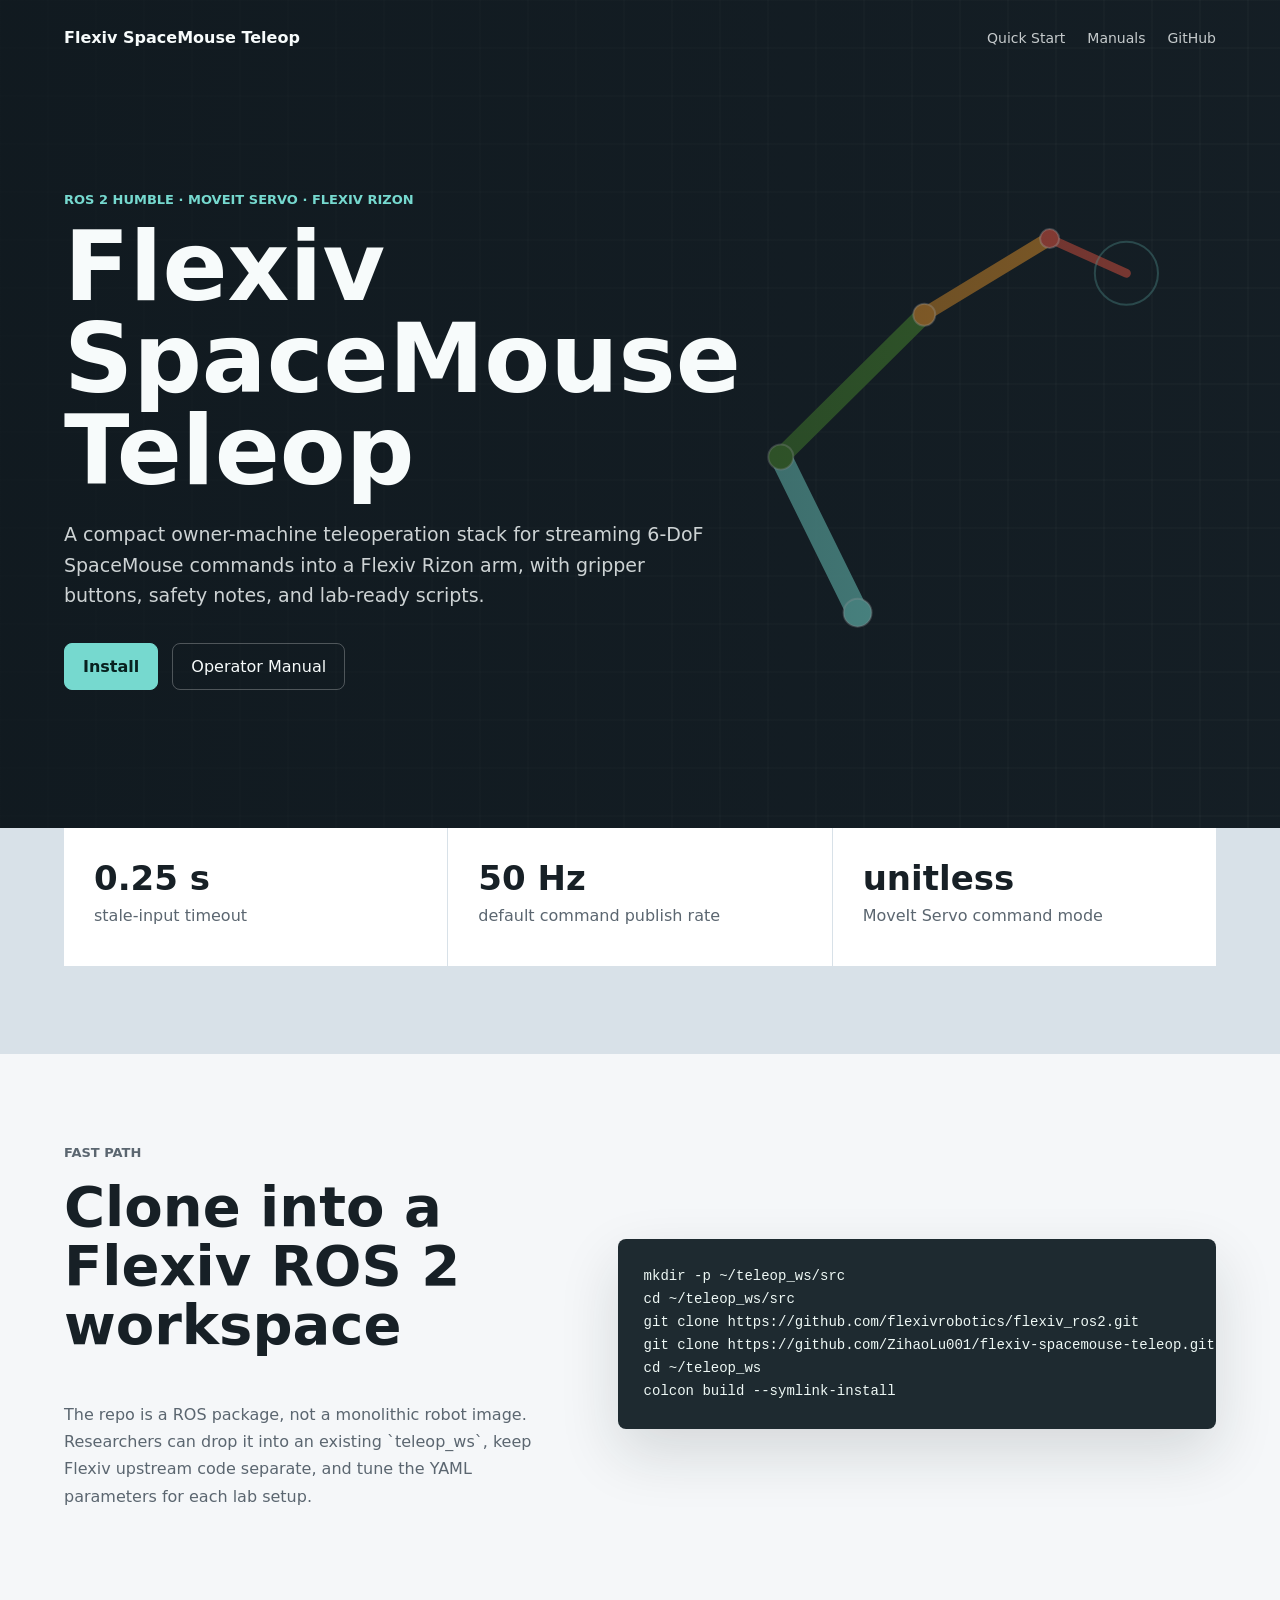
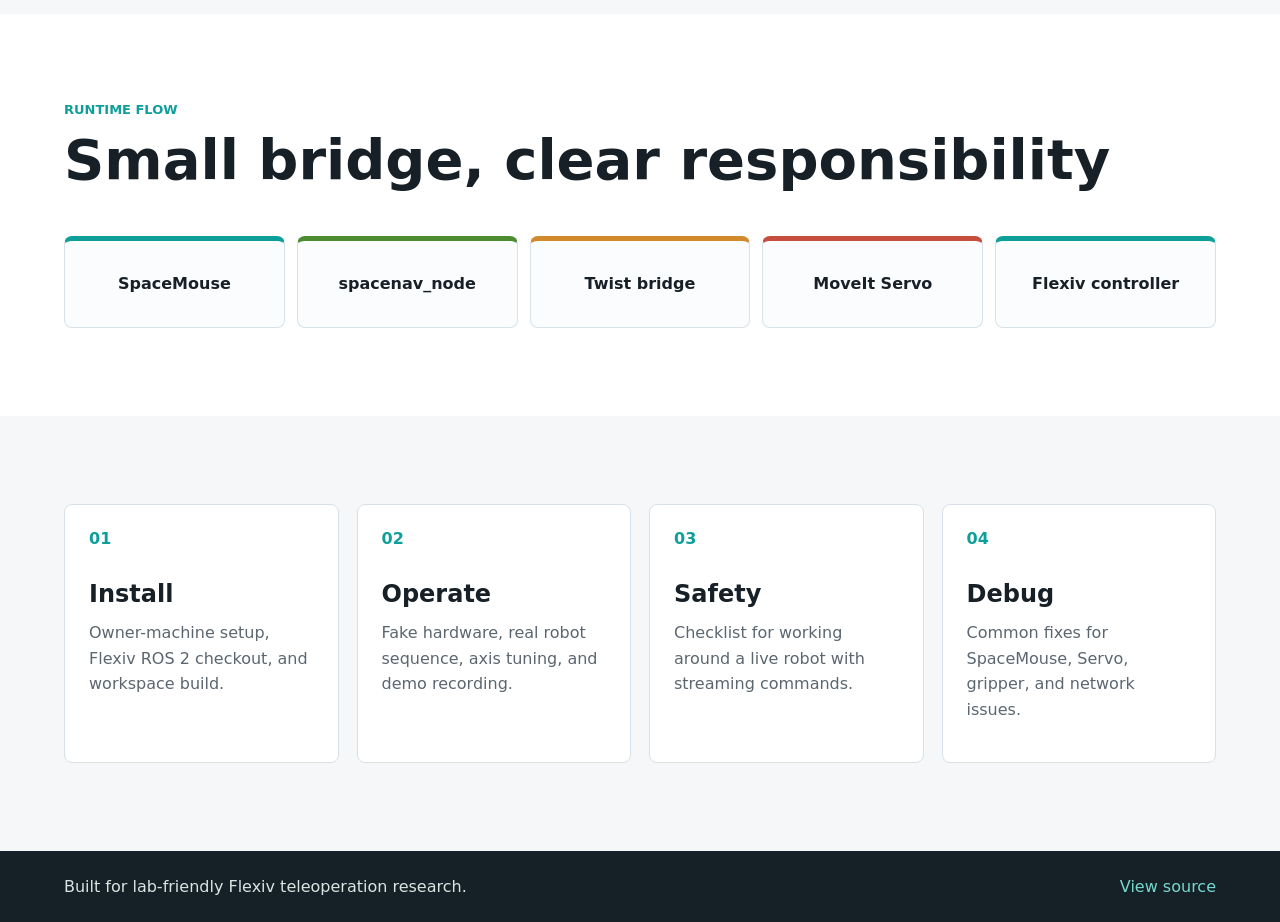
==== docs/index.html @ d9815c97 "Create Flexiv SpaceMouse teleop toolkit" ====
<!doctype html>
<html lang="en">
  <head>
    <meta charset="utf-8" />
    <meta name="viewport" content="width=device-width, initial-scale=1" />
    <title>Flexiv SpaceMouse Teleop</title>
    <meta
      name="description"
      content="A ROS 2 Humble SpaceMouse teleoperation bridge for Flexiv Rizon arms using MoveIt Servo."
    />
    <link rel="stylesheet" href="assets/site.css" />
  </head>
  <body>
    <header class="hero">
      <canvas id="robot-canvas" aria-hidden="true"></canvas>
      <nav>
        <a class="brand" href="#">Flexiv SpaceMouse Teleop</a>
        <div>
          <a href="#quickstart">Quick Start</a>
          <a href="#manuals">Manuals</a>
          <a href="https://github.com/ZihaoLu001/flexiv-spacemouse-teleop">GitHub</a>
        </div>
      </nav>
      <section class="hero-copy">
        <p class="eyebrow">ROS 2 Humble · MoveIt Servo · Flexiv Rizon</p>
        <h1>Flexiv SpaceMouse Teleop</h1>
        <p>
          A compact owner-machine teleoperation stack for streaming 6-DoF
          SpaceMouse commands into a Flexiv Rizon arm, with gripper buttons,
          safety notes, and lab-ready scripts.
        </p>
        <div class="actions">
          <a class="primary" href="#quickstart">Install</a>
          <a href="OPERATOR_MANUAL.md">Operator Manual</a>
        </div>
      </section>
    </header>

    <main>
      <section class="band metrics">
        <article>
          <strong>0.25 s</strong>
          <span>stale-input timeout</span>
        </article>
        <article>
          <strong>50 Hz</strong>
          <span>default command publish rate</span>
        </article>
        <article>
          <strong>unitless</strong>
          <span>MoveIt Servo command mode</span>
        </article>
      </section>

      <section class="band split" id="quickstart">
        <div>
          <p class="eyebrow">Fast Path</p>
          <h2>Clone into a Flexiv ROS 2 workspace</h2>
          <p>
            The repo is a ROS package, not a monolithic robot image. Researchers
            can drop it into an existing `teleop_ws`, keep Flexiv upstream code
            separate, and tune the YAML parameters for each lab setup.
          </p>
        </div>
        <pre><code>mkdir -p ~/teleop_ws/src
cd ~/teleop_ws/src
git clone https://github.com/flexivrobotics/flexiv_ros2.git
git clone https://github.com/ZihaoLu001/flexiv-spacemouse-teleop.git
cd ~/teleop_ws
colcon build --symlink-install</code></pre>
      </section>

      <section class="band flow">
        <p class="eyebrow">Runtime Flow</p>
        <h2>Small bridge, clear responsibility</h2>
        <div class="pipeline">
          <span>SpaceMouse</span>
          <span>spacenav_node</span>
          <span>Twist bridge</span>
          <span>MoveIt Servo</span>
          <span>Flexiv controller</span>
        </div>
      </section>

      <section class="band cards" id="manuals">
        <a href="INSTALL.md">
          <span>01</span>
          <h3>Install</h3>
          <p>Owner-machine setup, Flexiv ROS 2 checkout, and workspace build.</p>
        </a>
        <a href="OPERATOR_MANUAL.md">
          <span>02</span>
          <h3>Operate</h3>
          <p>Fake hardware, real robot sequence, axis tuning, and demo recording.</p>
        </a>
        <a href="SAFETY.md">
          <span>03</span>
          <h3>Safety</h3>
          <p>Checklist for working around a live robot with streaming commands.</p>
        </a>
        <a href="TROUBLESHOOTING.md">
          <span>04</span>
          <h3>Debug</h3>
          <p>Common fixes for SpaceMouse, Servo, gripper, and network issues.</p>
        </a>
      </section>
    </main>

    <footer>
      <span>Built for lab-friendly Flexiv teleoperation research.</span>
      <a href="https://github.com/ZihaoLu001/flexiv-spacemouse-teleop">View source</a>
    </footer>
    <script src="assets/site.js"></script>
  </body>
</html>
---- docs/assets/site.css ----
:root {
  color-scheme: light;
  --ink: #172026;
  --muted: #5b6670;
  --line: #d8e1e8;
  --panel: #ffffff;
  --wash: #f5f7f9;
  --teal: #0f9f9a;
  --green: #4d8b31;
  --amber: #d1892c;
  --red: #c74e3f;
}

* {
  box-sizing: border-box;
}

body {
  margin: 0;
  color: var(--ink);
  font-family: Inter, ui-sans-serif, system-ui, -apple-system, BlinkMacSystemFont, "Segoe UI", sans-serif;
  background: var(--wash);
}

a {
  color: inherit;
  text-decoration: none;
}

.hero {
  position: relative;
  min-height: 92vh;
  overflow: hidden;
  color: #f7fbfb;
  background: #162027;
}

#robot-canvas {
  position: absolute;
  inset: 0;
  width: 100%;
  height: 100%;
}

.hero::after {
  content: "";
  position: absolute;
  inset: 0;
  background: linear-gradient(90deg, rgba(16, 25, 31, 0.86), rgba(16, 25, 31, 0.28));
}

nav,
.hero-copy {
  position: relative;
  z-index: 1;
}

nav {
  display: flex;
  justify-content: space-between;
  align-items: center;
  gap: 24px;
  padding: 28px clamp(22px, 5vw, 72px);
}

nav div {
  display: flex;
  gap: 22px;
  color: rgba(247, 251, 251, 0.78);
  font-size: 14px;
}

.brand {
  font-weight: 750;
}

.hero-copy {
  width: min(780px, calc(100% - 44px));
  margin: clamp(70px, 13vh, 150px) 0 0 clamp(22px, 5vw, 72px);
}

.eyebrow {
  margin: 0 0 14px;
  color: var(--teal);
  font-size: 13px;
  font-weight: 750;
  text-transform: uppercase;
}

.hero .eyebrow {
  color: #76d9cf;
}

h1,
h2,
h3,
p {
  margin-top: 0;
}

h1 {
  max-width: 760px;
  margin-bottom: 22px;
  font-size: clamp(48px, 8vw, 96px);
  line-height: 0.96;
  letter-spacing: 0;
}

.hero-copy p:not(.eyebrow) {
  max-width: 650px;
  color: rgba(247, 251, 251, 0.82);
  font-size: 19px;
  line-height: 1.6;
}

.actions {
  display: flex;
  flex-wrap: wrap;
  gap: 14px;
  margin-top: 32px;
}

.actions a,
.cards a {
  border: 1px solid rgba(255, 255, 255, 0.26);
  border-radius: 8px;
  padding: 13px 18px;
}

.actions .primary {
  color: #08211f;
  background: #76d9cf;
  border-color: #76d9cf;
  font-weight: 750;
}

.band {
  padding: clamp(42px, 7vw, 88px) clamp(22px, 5vw, 72px);
}

.metrics {
  display: grid;
  grid-template-columns: repeat(3, minmax(0, 1fr));
  gap: 1px;
  padding-top: 0;
  background: var(--line);
}

.metrics article {
  min-height: 138px;
  padding: 30px;
  background: var(--panel);
}

.metrics strong {
  display: block;
  margin-bottom: 8px;
  font-size: 34px;
}

.metrics span {
  color: var(--muted);
}

.split {
  display: grid;
  grid-template-columns: minmax(0, 0.9fr) minmax(320px, 1.1fr);
  gap: clamp(28px, 5vw, 72px);
  align-items: center;
}

h2 {
  font-size: clamp(34px, 5vw, 56px);
  line-height: 1.05;
  letter-spacing: 0;
}

.split p {
  color: var(--muted);
  line-height: 1.7;
}

pre {
  margin: 0;
  overflow: auto;
  border-radius: 8px;
  padding: 26px;
  color: #eef8f5;
  background: #1e2a30;
  box-shadow: 0 24px 60px rgba(23, 32, 38, 0.14);
}

code {
  font-family: "SFMono-Regular", Consolas, "Liberation Mono", monospace;
  font-size: 14px;
  line-height: 1.65;
}

.flow {
  background: #ffffff;
}

.pipeline {
  display: grid;
  grid-template-columns: repeat(5, minmax(0, 1fr));
  gap: 12px;
  margin-top: 28px;
}

.pipeline span {
  min-height: 92px;
  display: grid;
  place-items: center;
  border: 1px solid var(--line);
  border-top: 5px solid var(--teal);
  border-radius: 8px;
  padding: 18px;
  text-align: center;
  font-weight: 700;
  background: #fbfcfd;
}

.pipeline span:nth-child(2) {
  border-top-color: var(--green);
}

.pipeline span:nth-child(3) {
  border-top-color: var(--amber);
}

.pipeline span:nth-child(4) {
  border-top-color: var(--red);
}

.cards {
  display: grid;
  grid-template-columns: repeat(4, minmax(0, 1fr));
  gap: 18px;
}

.cards a {
  min-height: 240px;
  padding: 24px;
  background: var(--panel);
  border-color: var(--line);
  transition: transform 160ms ease, border-color 160ms ease;
}

.cards a:hover {
  transform: translateY(-4px);
  border-color: var(--teal);
}

.cards span {
  color: var(--teal);
  font-weight: 800;
}

.cards h3 {
  margin: 32px 0 12px;
  font-size: 24px;
}

.cards p {
  color: var(--muted);
  line-height: 1.6;
}

footer {
  display: flex;
  justify-content: space-between;
  gap: 20px;
  padding: 26px clamp(22px, 5vw, 72px);
  color: #d9e5e4;
  background: #162027;
}

footer a {
  color: #76d9cf;
}

@media (max-width: 860px) {
  nav {
    align-items: flex-start;
    flex-direction: column;
  }

  .metrics,
  .split,
  .pipeline,
  .cards {
    grid-template-columns: 1fr;
  }

  .hero-copy {
    margin-top: 62px;
  }

  footer {
    flex-direction: column;
  }
}
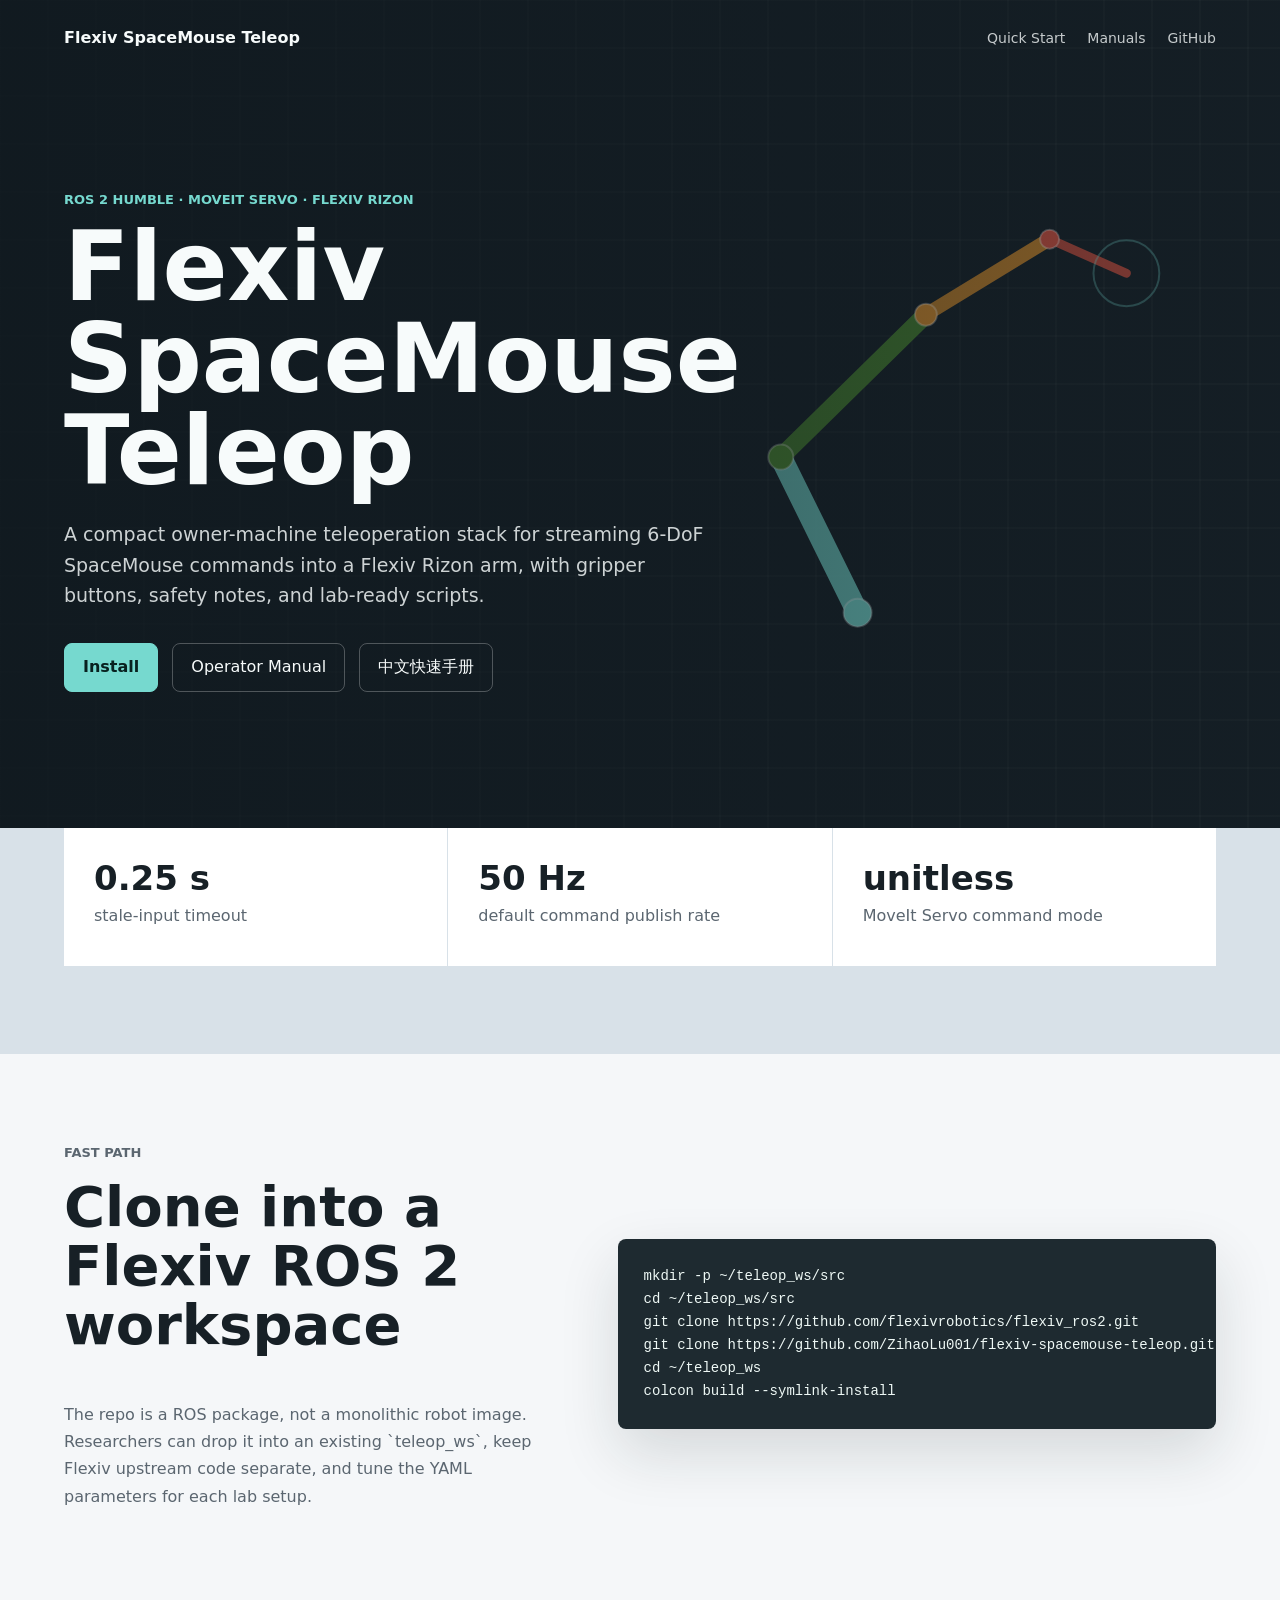
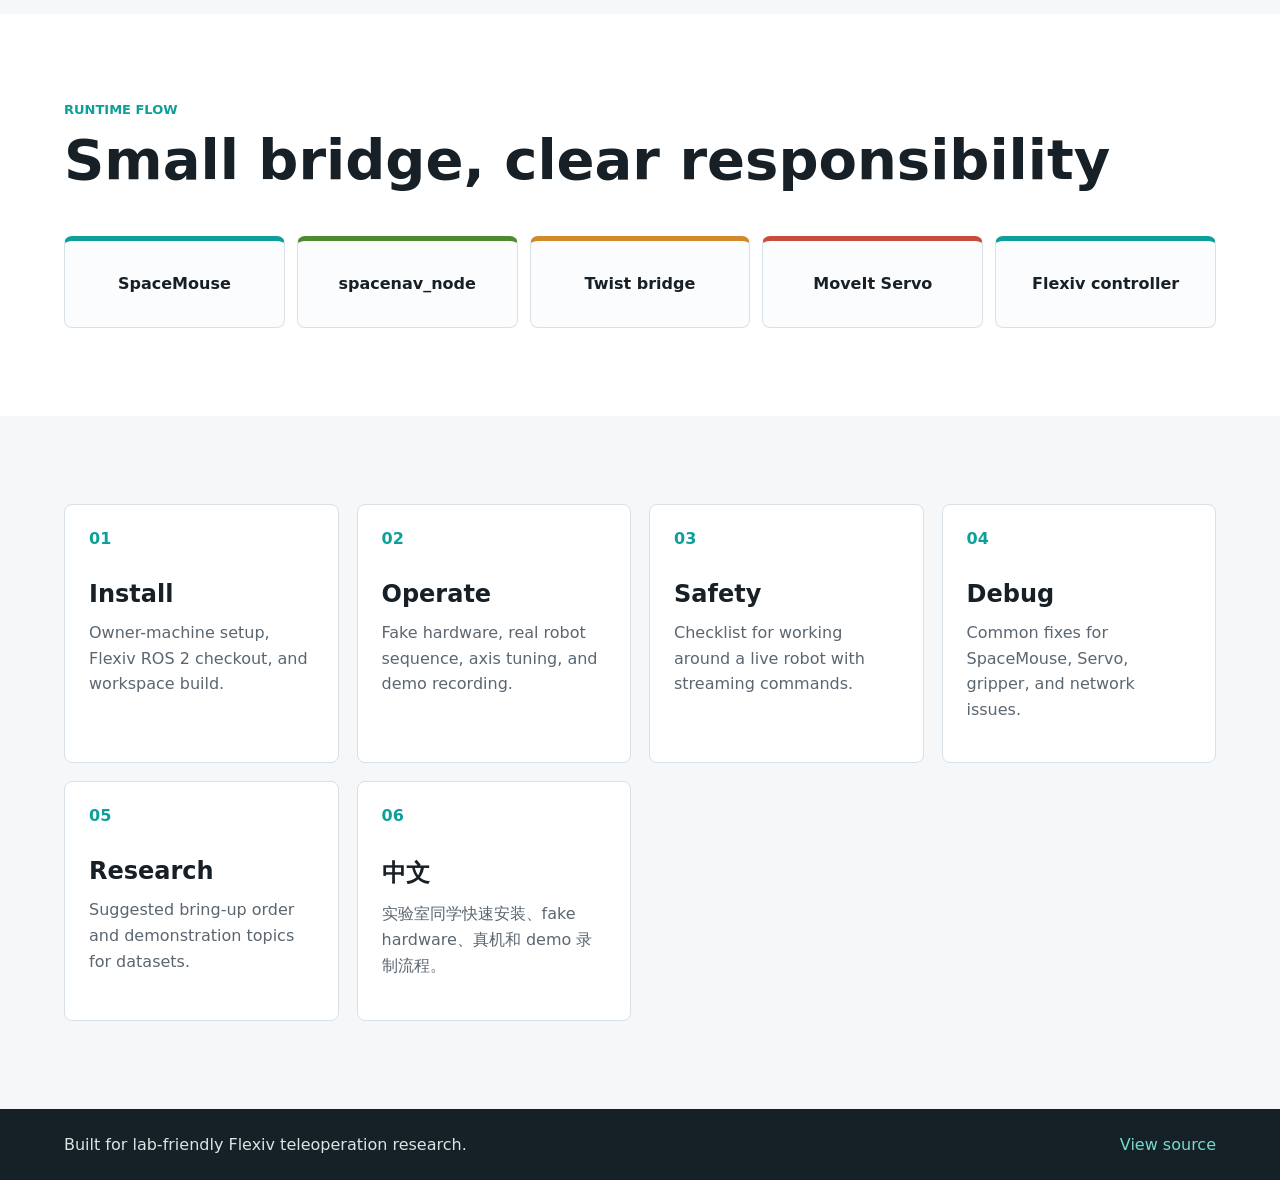
==== commit 4deb8135: "Improve GitHub Pages documentation site" ====
--- a/docs/index.html
+++ b/docs/index.html
@@ -31,7 +31,8 @@
         </p>
         <div class="actions">
           <a class="primary" href="#quickstart">Install</a>
-          <a href="OPERATOR_MANUAL.md">Operator Manual</a>
+          <a href="operator-manual.html">Operator Manual</a>
+          <a href="lab-quickstart-zh.html">中文快速手册</a>
         </div>
       </section>
     </header>
@@ -83,25 +84,35 @@
       </section>
 
       <section class="band cards" id="manuals">
-        <a href="INSTALL.md">
+        <a href="install.html">
           <span>01</span>
           <h3>Install</h3>
           <p>Owner-machine setup, Flexiv ROS 2 checkout, and workspace build.</p>
         </a>
-        <a href="OPERATOR_MANUAL.md">
+        <a href="operator-manual.html">
           <span>02</span>
           <h3>Operate</h3>
           <p>Fake hardware, real robot sequence, axis tuning, and demo recording.</p>
         </a>
-        <a href="SAFETY.md">
+        <a href="safety.html">
           <span>03</span>
           <h3>Safety</h3>
           <p>Checklist for working around a live robot with streaming commands.</p>
         </a>
-        <a href="TROUBLESHOOTING.md">
+        <a href="troubleshooting.html">
           <span>04</span>
           <h3>Debug</h3>
           <p>Common fixes for SpaceMouse, Servo, gripper, and network issues.</p>
+        </a>
+        <a href="research-workflow.html">
+          <span>05</span>
+          <h3>Research</h3>
+          <p>Suggested bring-up order and demonstration topics for datasets.</p>
+        </a>
+        <a href="lab-quickstart-zh.html">
+          <span>06</span>
+          <h3>中文</h3>
+          <p>实验室同学快速安装、fake hardware、真机和 demo 录制流程。</p>
         </a>
       </section>
     </main>
@@ -113,4 +124,3 @@
     <script src="assets/site.js"></script>
   </body>
 </html>
-
--- a/docs/assets/site.css
+++ b/docs/assets/site.css
@@ -279,6 +279,126 @@
   color: #76d9cf;
 }
 
+.doc-page {
+  background: #f7f9fa;
+}
+
+.doc-nav {
+  position: sticky;
+  top: 0;
+  z-index: 5;
+  border-bottom: 1px solid var(--line);
+  color: var(--ink);
+  background: rgba(247, 249, 250, 0.94);
+  backdrop-filter: blur(14px);
+}
+
+.doc-nav div {
+  color: var(--muted);
+}
+
+.doc-shell {
+  display: grid;
+  grid-template-columns: 280px minmax(0, 1fr);
+  gap: clamp(28px, 4vw, 60px);
+  width: min(1180px, calc(100% - 44px));
+  margin: 0 auto;
+  padding: 46px 0 72px;
+}
+
+.doc-sidebar {
+  position: sticky;
+  top: 96px;
+  align-self: start;
+  border: 1px solid var(--line);
+  border-radius: 8px;
+  padding: 18px;
+  background: #ffffff;
+}
+
+.doc-sidebar a {
+  display: block;
+  border-radius: 6px;
+  padding: 10px 12px;
+  color: var(--muted);
+  font-size: 14px;
+}
+
+.doc-sidebar a:hover,
+.doc-sidebar a[aria-current="page"] {
+  color: var(--ink);
+  background: #edf5f4;
+}
+
+.doc-content {
+  min-width: 0;
+  border: 1px solid var(--line);
+  border-radius: 8px;
+  padding: clamp(26px, 5vw, 58px);
+  background: #ffffff;
+  box-shadow: 0 20px 60px rgba(23, 32, 38, 0.08);
+}
+
+.doc-content h1 {
+  margin-bottom: 18px;
+  font-size: clamp(38px, 6vw, 64px);
+  line-height: 1;
+}
+
+.doc-content h2 {
+  margin: 42px 0 14px;
+  font-size: clamp(25px, 4vw, 36px);
+}
+
+.doc-content h3 {
+  margin: 30px 0 10px;
+  font-size: 22px;
+}
+
+.doc-content p,
+.doc-content li {
+  color: var(--muted);
+  font-size: 16px;
+  line-height: 1.75;
+}
+
+.doc-content ul,
+.doc-content ol {
+  padding-left: 23px;
+}
+
+.doc-content li + li {
+  margin-top: 6px;
+}
+
+.doc-content a {
+  color: var(--teal);
+  font-weight: 700;
+}
+
+.doc-content pre {
+  margin: 18px 0 26px;
+  box-shadow: none;
+}
+
+.callout {
+  border-left: 5px solid var(--amber);
+  border-radius: 8px;
+  margin: 24px 0;
+  padding: 18px 20px;
+  color: #463014;
+  background: #fff7ea;
+}
+
+.callout strong {
+  color: #2d2417;
+}
+
+.doc-footer {
+  width: min(1180px, calc(100% - 44px));
+  margin: 0 auto;
+}
+
 @media (max-width: 860px) {
   nav {
     align-items: flex-start;
@@ -299,5 +419,12 @@
   footer {
     flex-direction: column;
   }
-}
-
+
+  .doc-shell {
+    grid-template-columns: 1fr;
+  }
+
+  .doc-sidebar {
+    position: static;
+  }
+}
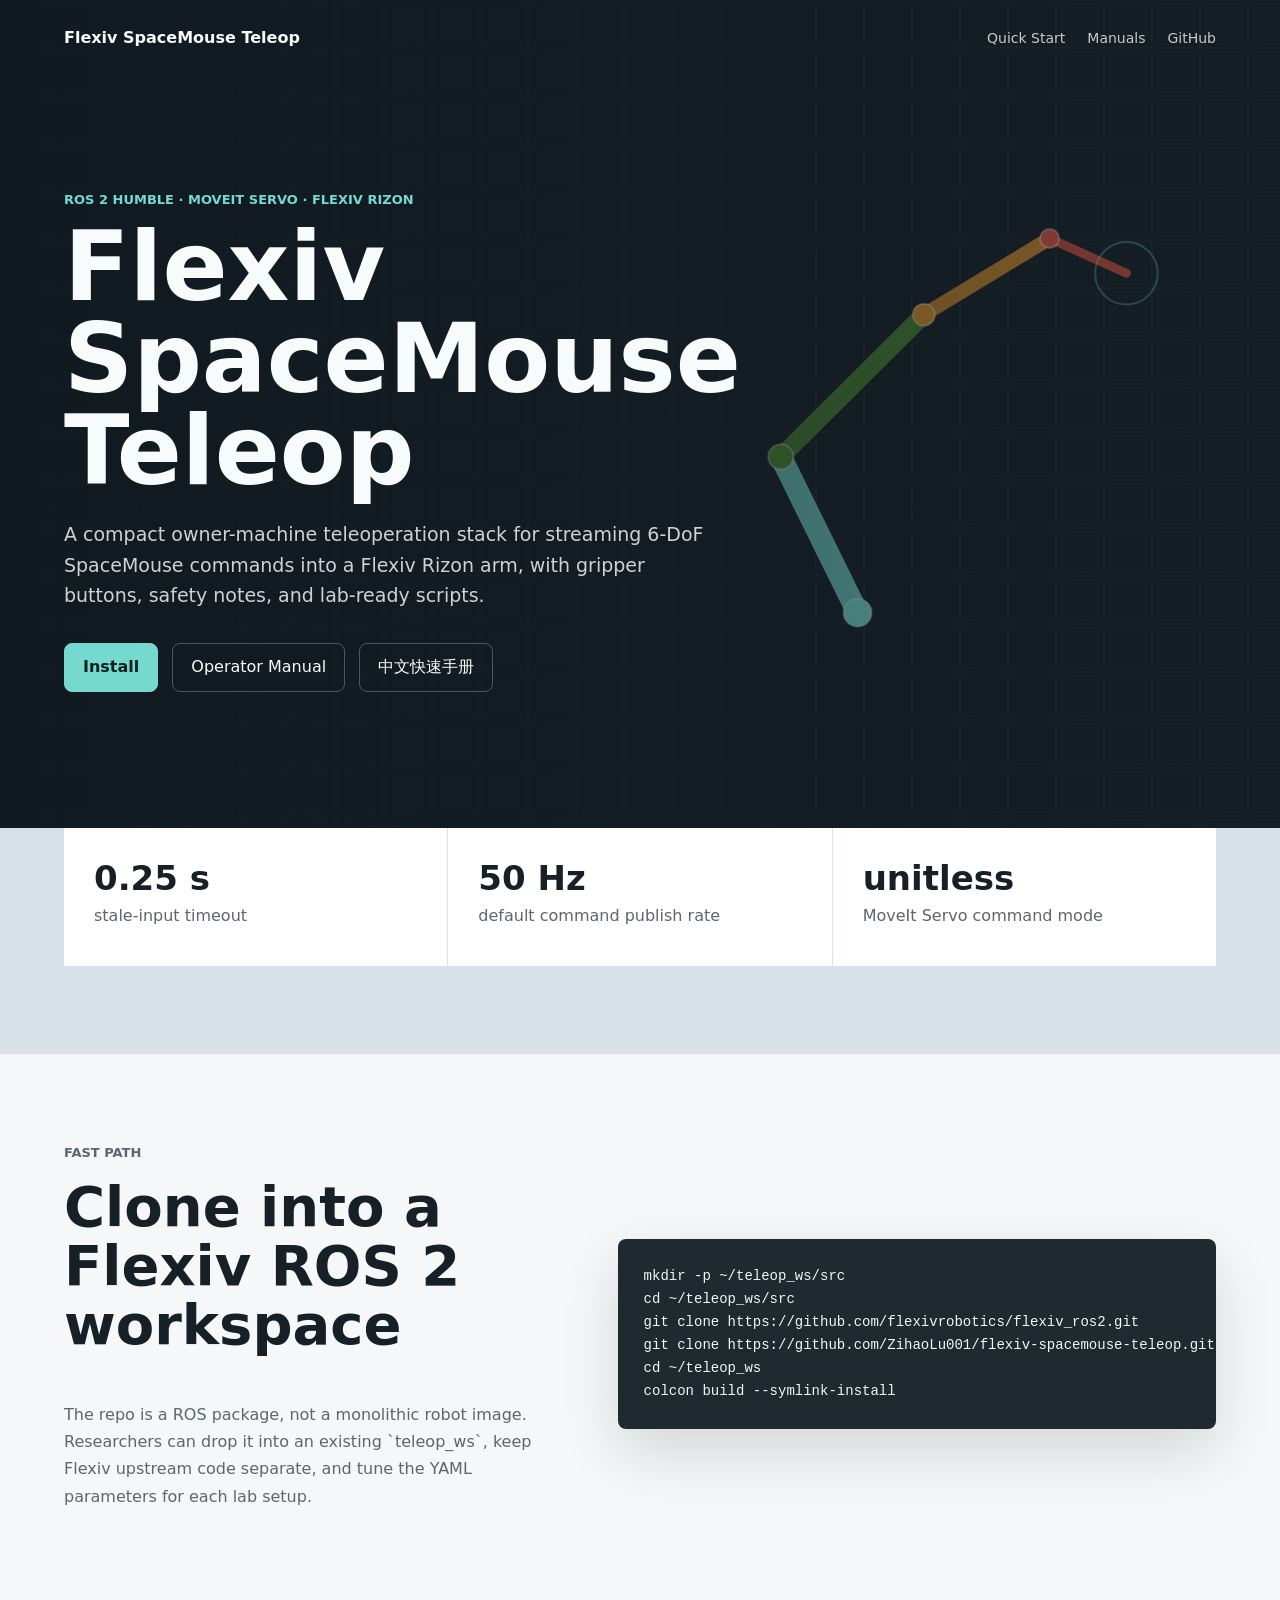
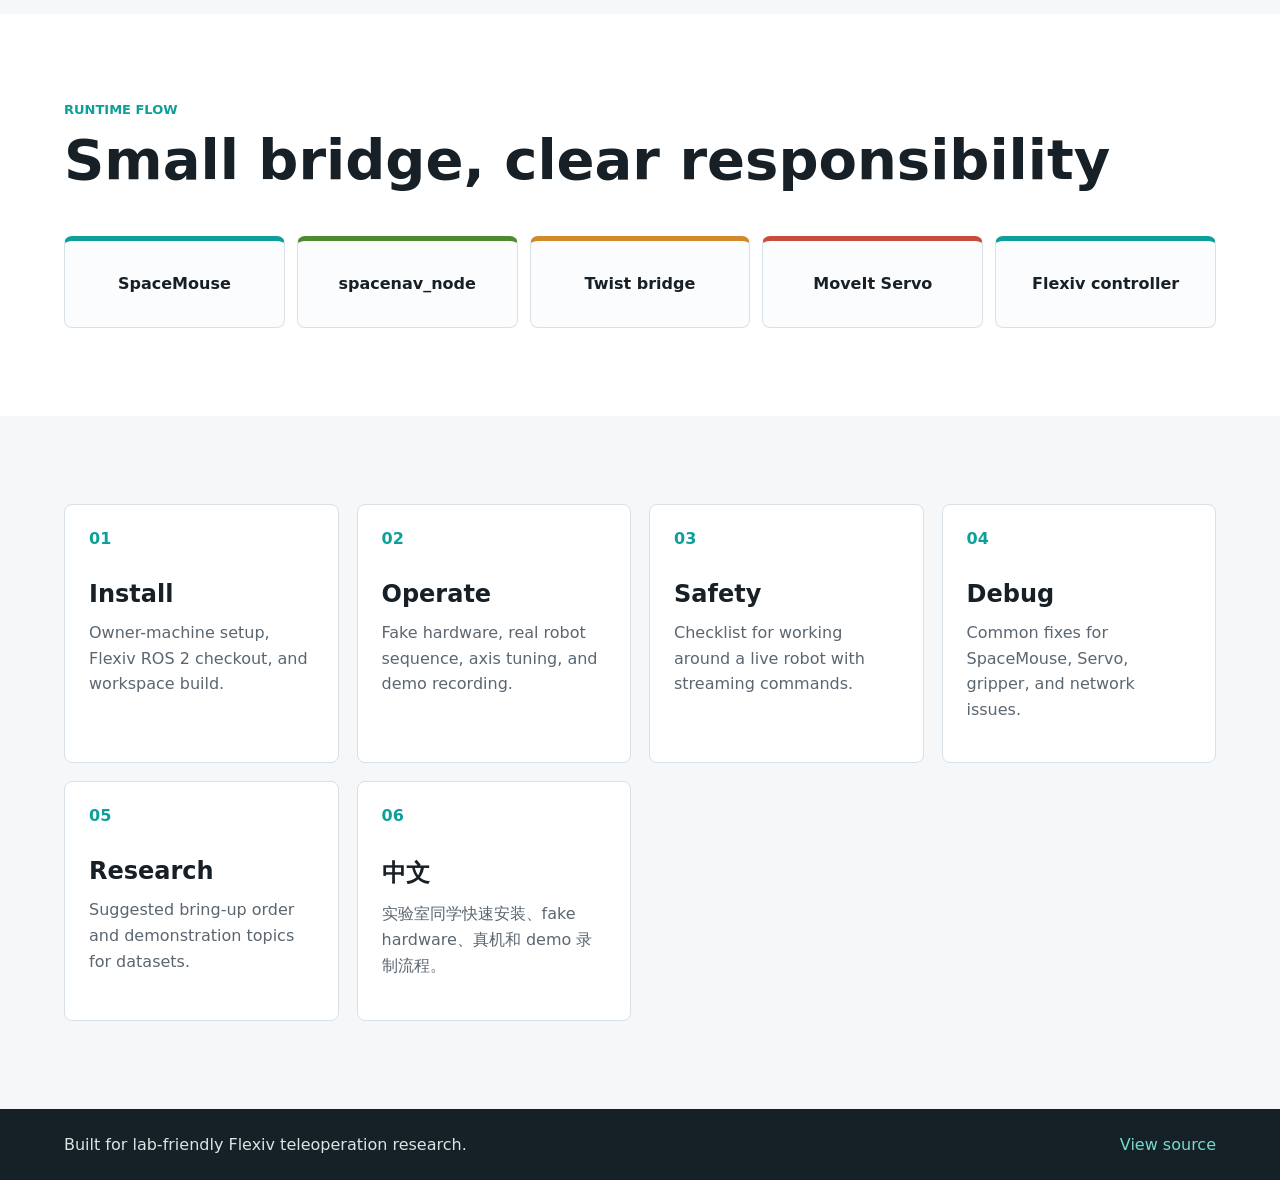
==== commit 8cdd7e85: "Fix documentation page rendering" ====
--- a/docs/index.html
+++ b/docs/index.html
@@ -8,7 +8,7 @@
       name="description"
       content="A ROS 2 Humble SpaceMouse teleoperation bridge for Flexiv Rizon arms using MoveIt Servo."
     />
-    <link rel="stylesheet" href="assets/site.css" />
+    <link rel="stylesheet" href="assets/site.css?v=20260421-docs3" />
   </head>
   <body>
     <header class="hero">
@@ -121,6 +121,6 @@
       <span>Built for lab-friendly Flexiv teleoperation research.</span>
       <a href="https://github.com/ZihaoLu001/flexiv-spacemouse-teleop">View source</a>
     </footer>
-    <script src="assets/site.js"></script>
+    <script src="assets/site.js?v=20260421-docs3"></script>
   </body>
 </html>
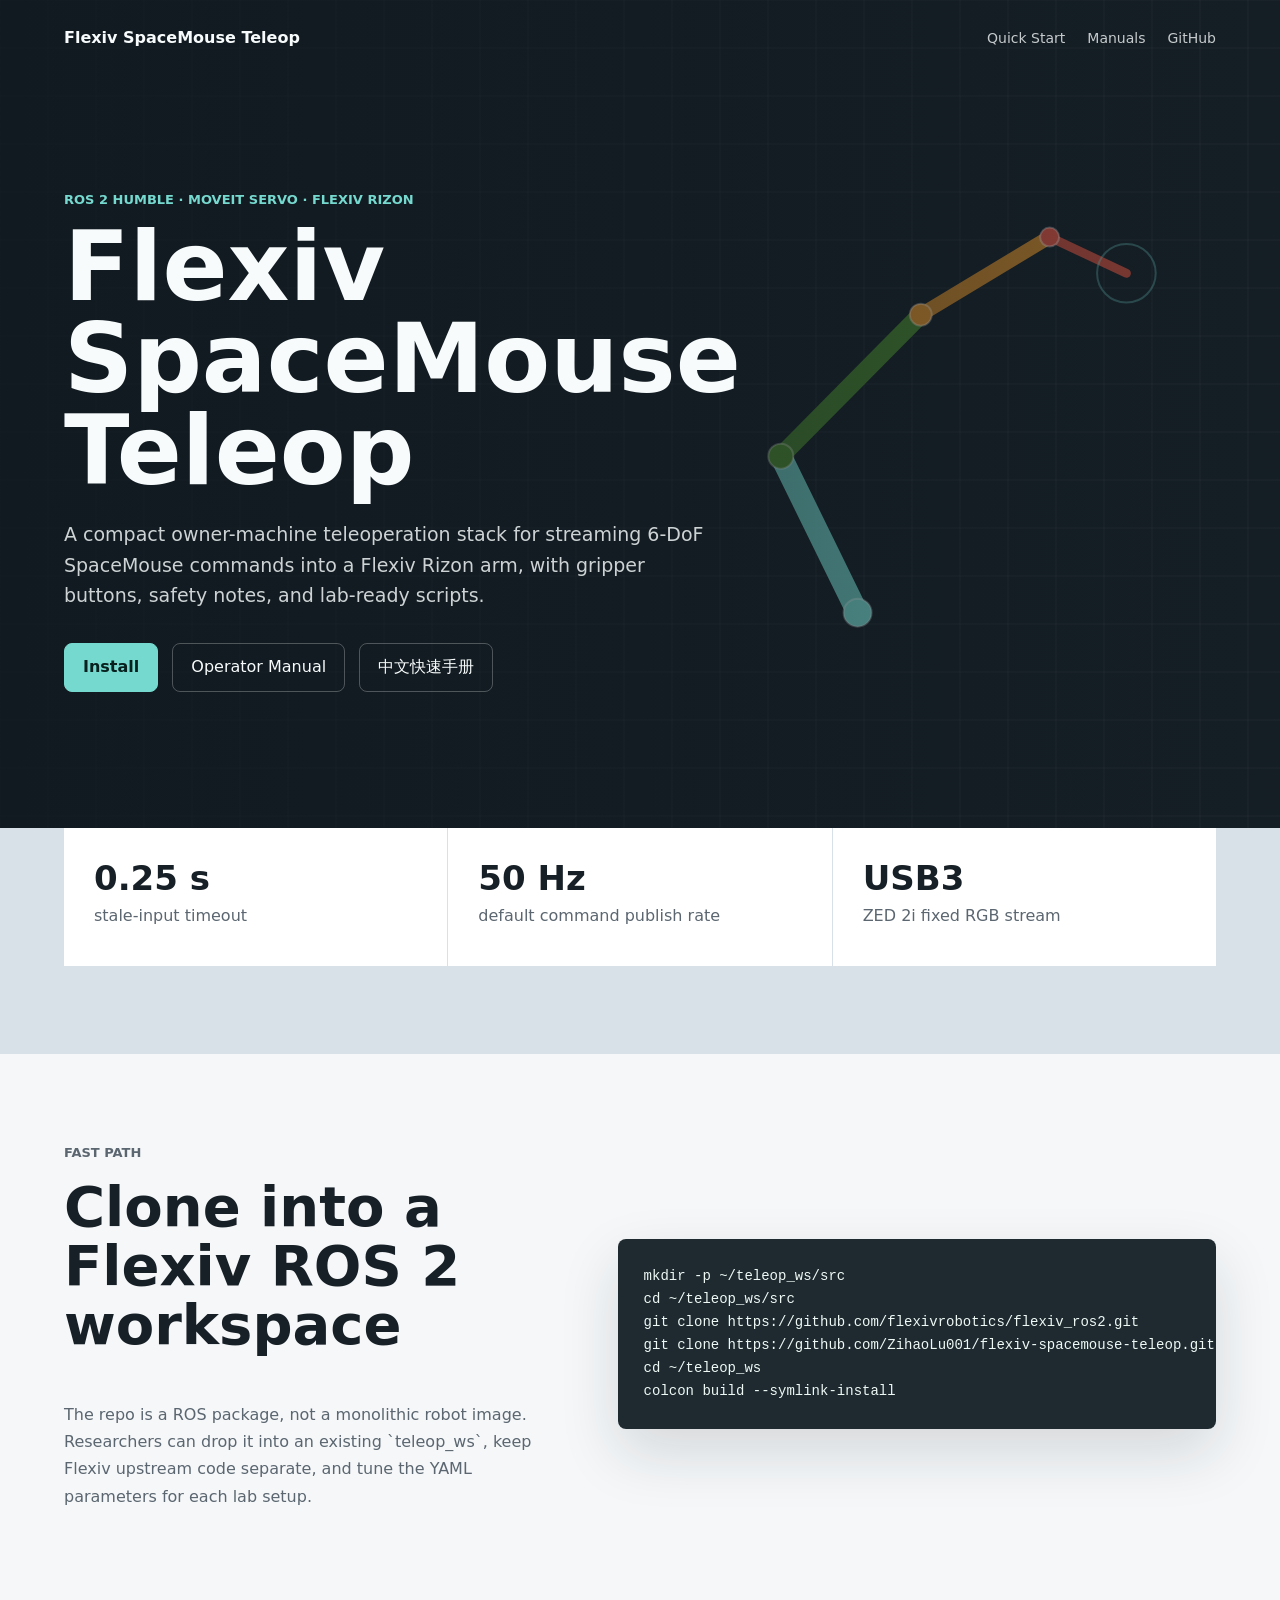
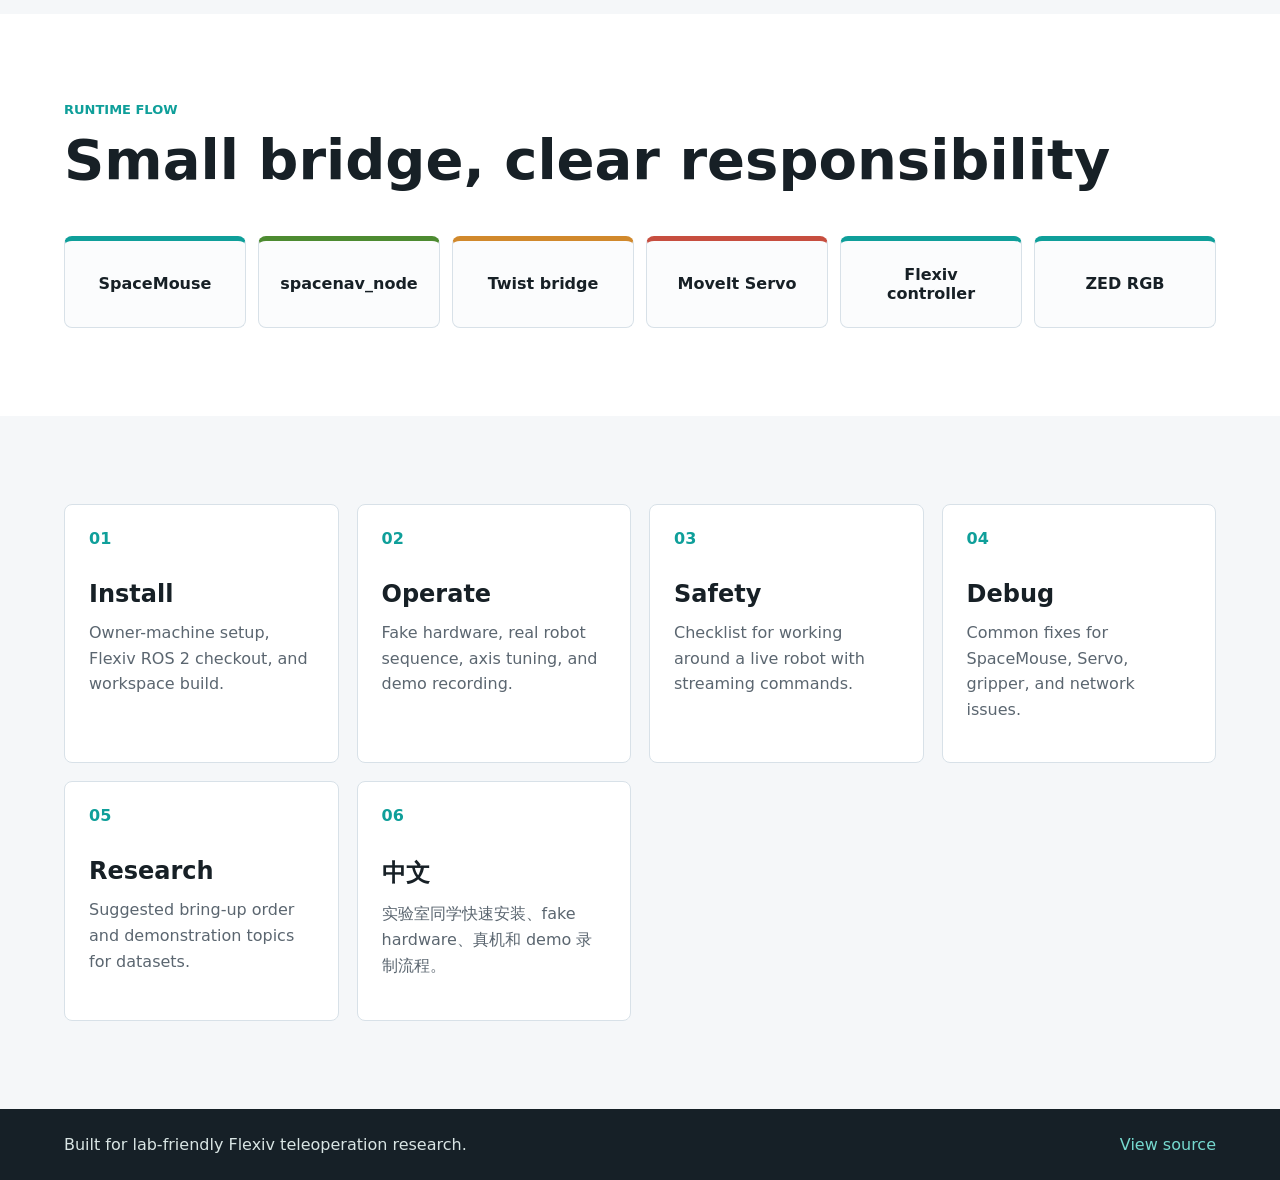
==== commit bae8cb40: "Add ZED RGB camera support" ====
--- a/docs/index.html
+++ b/docs/index.html
@@ -48,8 +48,8 @@
           <span>default command publish rate</span>
         </article>
         <article>
-          <strong>unitless</strong>
-          <span>MoveIt Servo command mode</span>
+          <strong>USB3</strong>
+          <span>ZED 2i fixed RGB stream</span>
         </article>
       </section>
 
@@ -80,6 +80,7 @@
           <span>Twist bridge</span>
           <span>MoveIt Servo</span>
           <span>Flexiv controller</span>
+          <span>ZED RGB</span>
         </div>
       </section>
 
--- a/docs/assets/site.css
+++ b/docs/assets/site.css
@@ -202,7 +202,7 @@
 
 .pipeline {
   display: grid;
-  grid-template-columns: repeat(5, minmax(0, 1fr));
+  grid-template-columns: repeat(6, minmax(0, 1fr));
   gap: 12px;
   margin-top: 28px;
 }
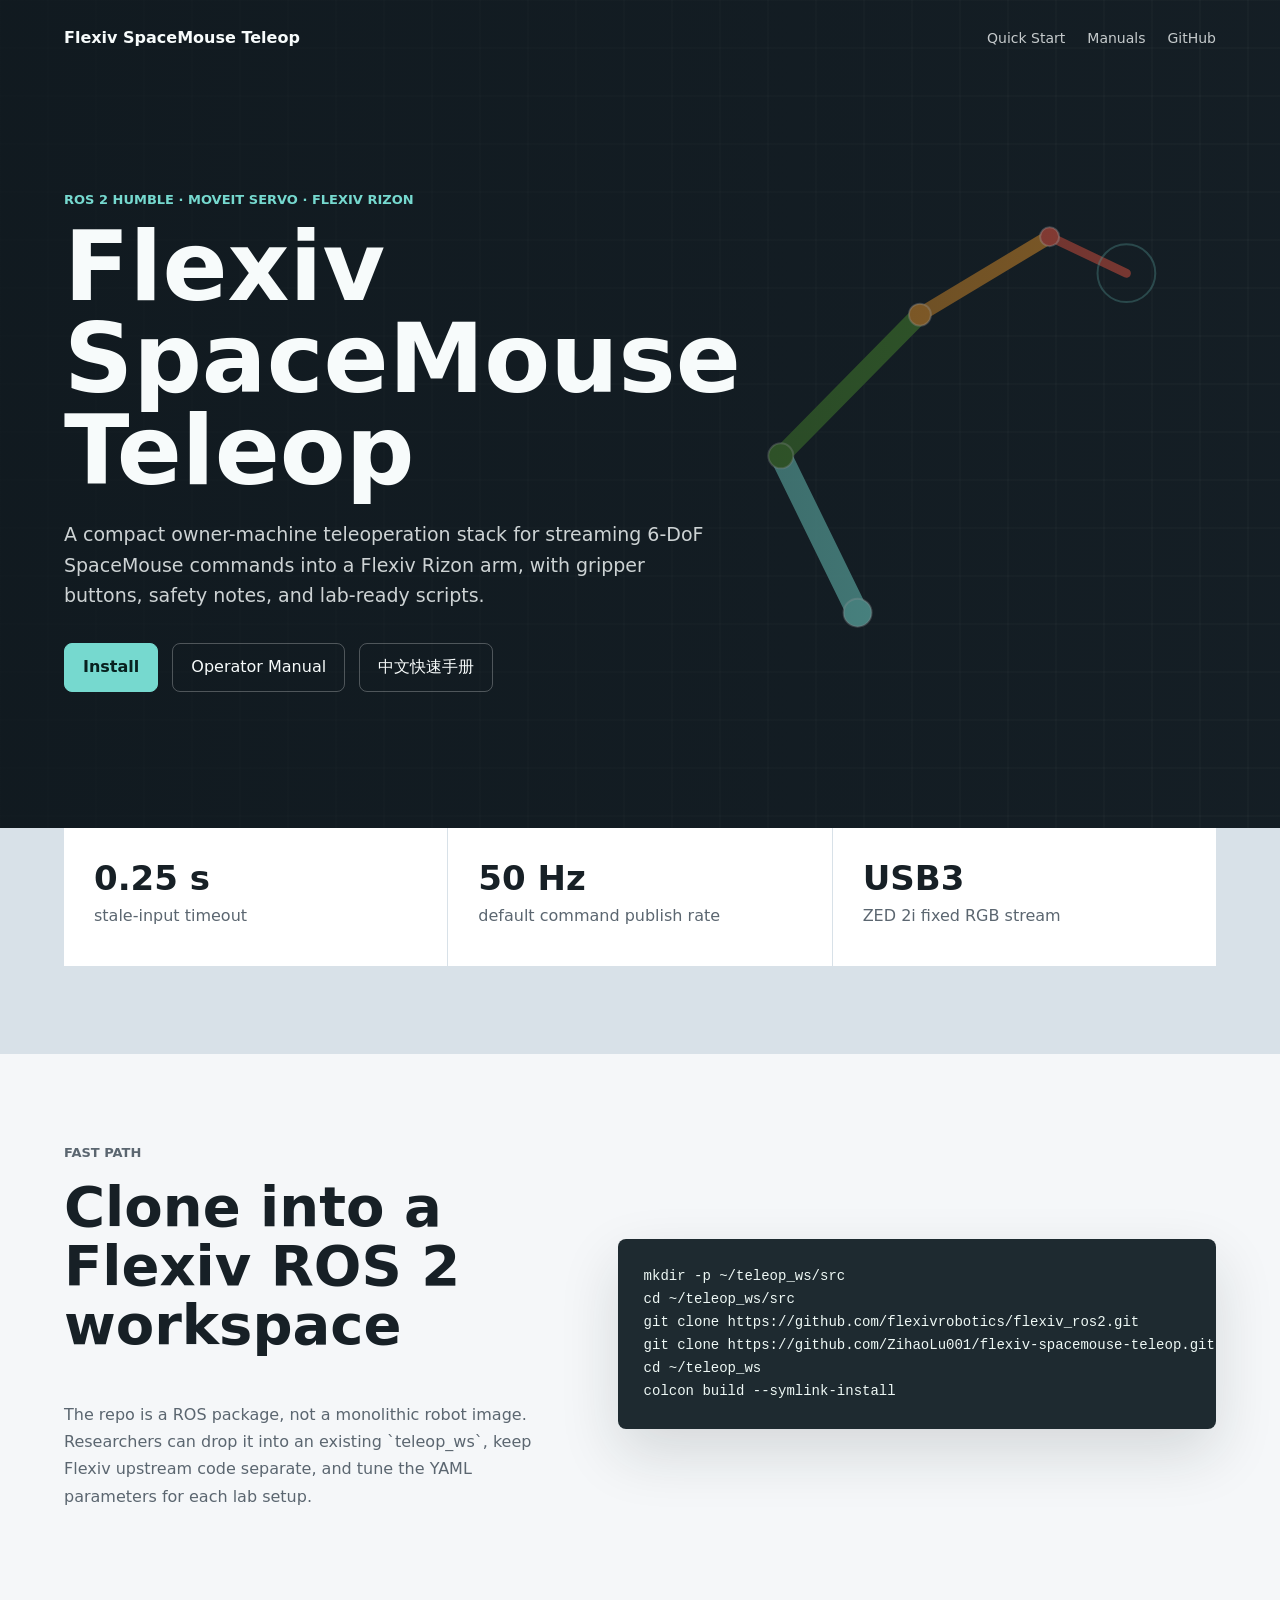
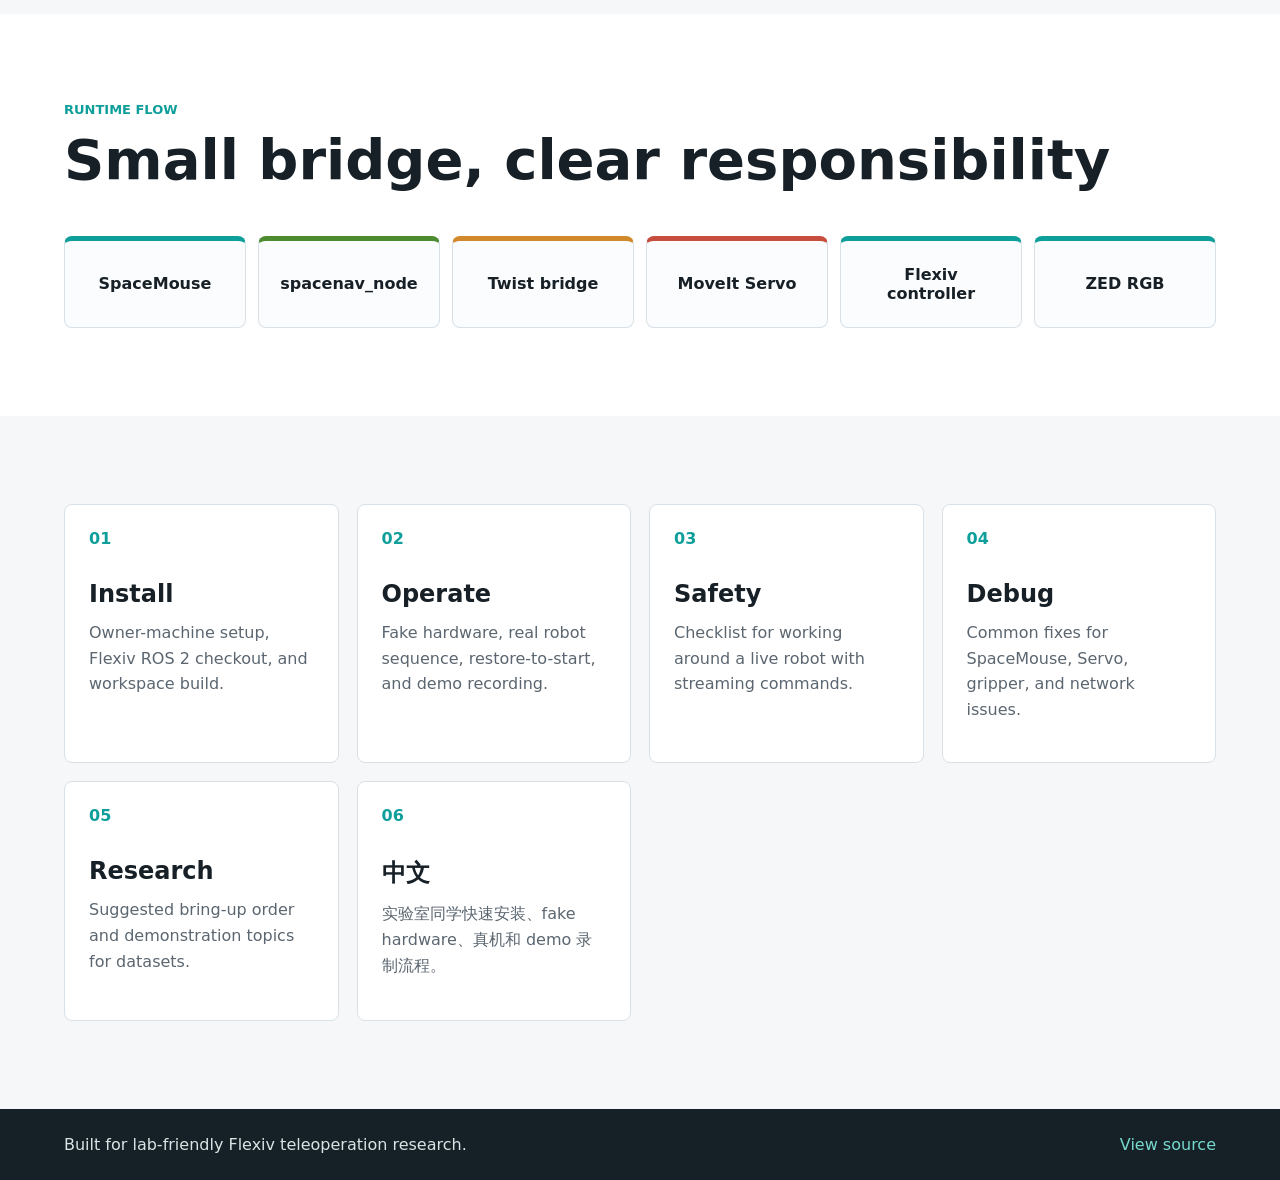
==== commit b46eb2b0: "Add teleoperation session restore" ====
--- a/docs/index.html
+++ b/docs/index.html
@@ -93,7 +93,7 @@
         <a href="operator-manual.html">
           <span>02</span>
           <h3>Operate</h3>
-          <p>Fake hardware, real robot sequence, axis tuning, and demo recording.</p>
+          <p>Fake hardware, real robot sequence, restore-to-start, and demo recording.</p>
         </a>
         <a href="safety.html">
           <span>03</span>
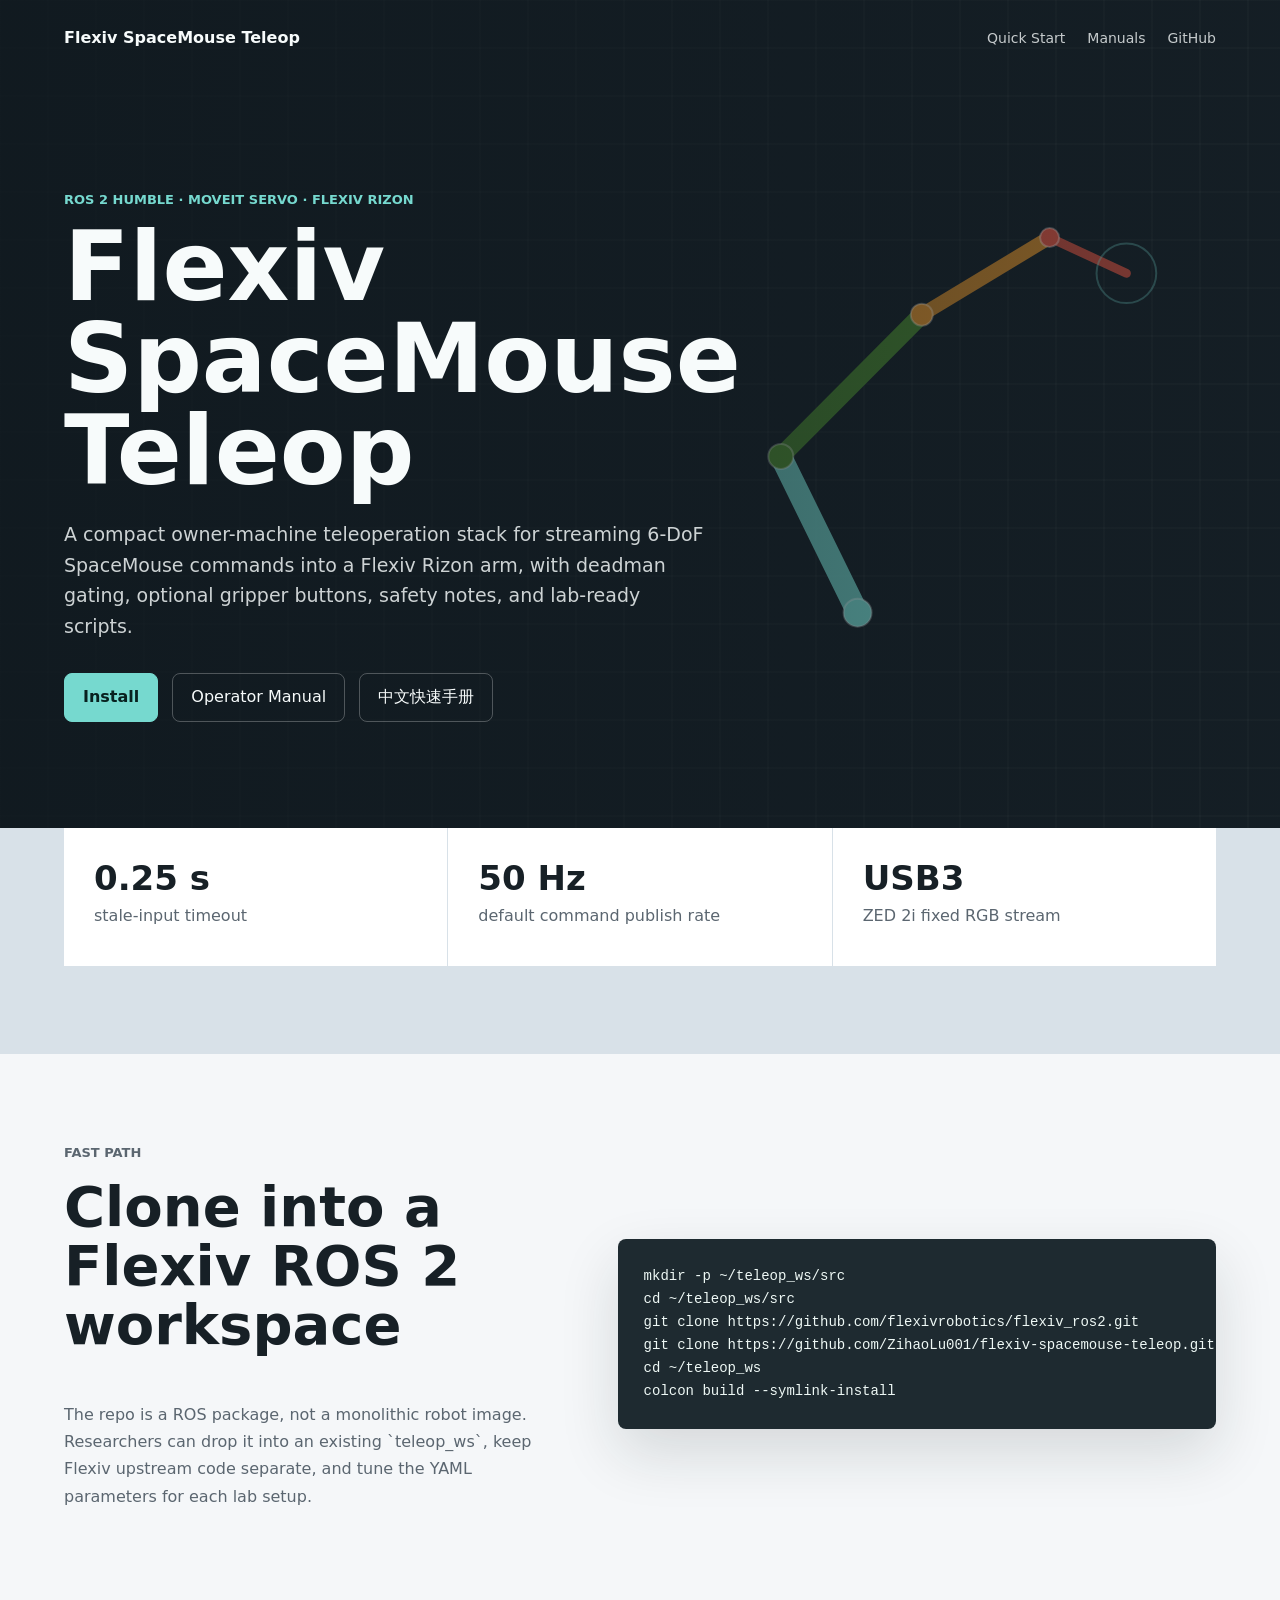
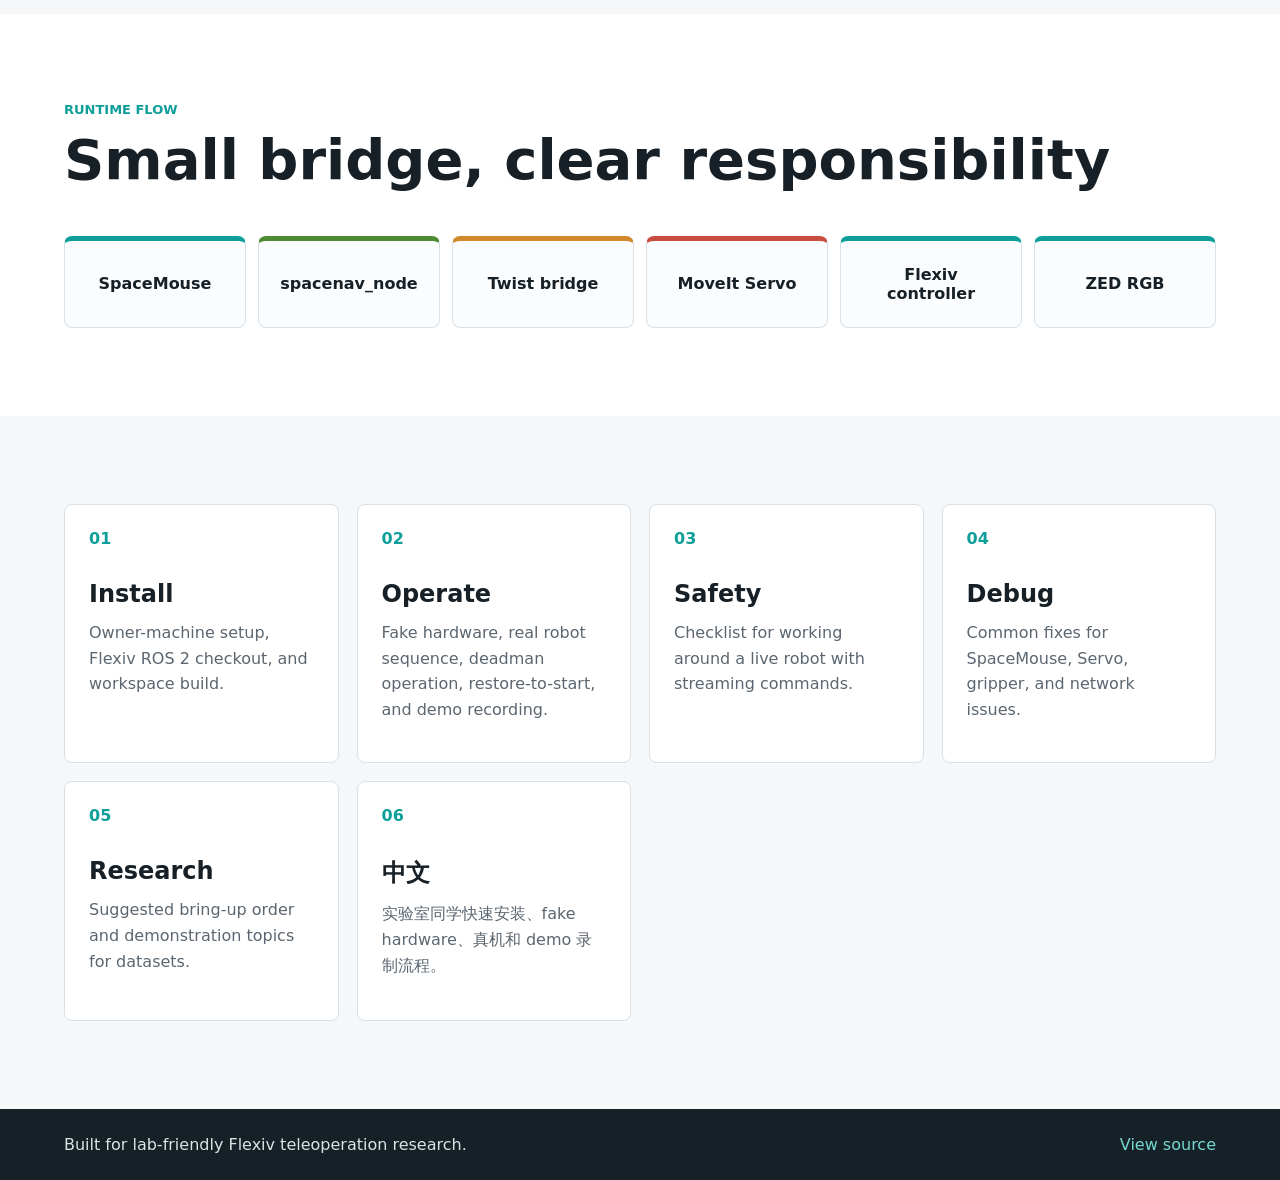
==== commit 392d1ddd: "Harden real robot teleop safety defaults" ====
--- a/docs/index.html
+++ b/docs/index.html
@@ -26,8 +26,8 @@
         <h1>Flexiv SpaceMouse Teleop</h1>
         <p>
           A compact owner-machine teleoperation stack for streaming 6-DoF
-          SpaceMouse commands into a Flexiv Rizon arm, with gripper buttons,
-          safety notes, and lab-ready scripts.
+          SpaceMouse commands into a Flexiv Rizon arm, with deadman gating,
+          optional gripper buttons, safety notes, and lab-ready scripts.
         </p>
         <div class="actions">
           <a class="primary" href="#quickstart">Install</a>
@@ -93,7 +93,7 @@
         <a href="operator-manual.html">
           <span>02</span>
           <h3>Operate</h3>
-          <p>Fake hardware, real robot sequence, restore-to-start, and demo recording.</p>
+          <p>Fake hardware, real robot sequence, deadman operation, restore-to-start, and demo recording.</p>
         </a>
         <a href="safety.html">
           <span>03</span>
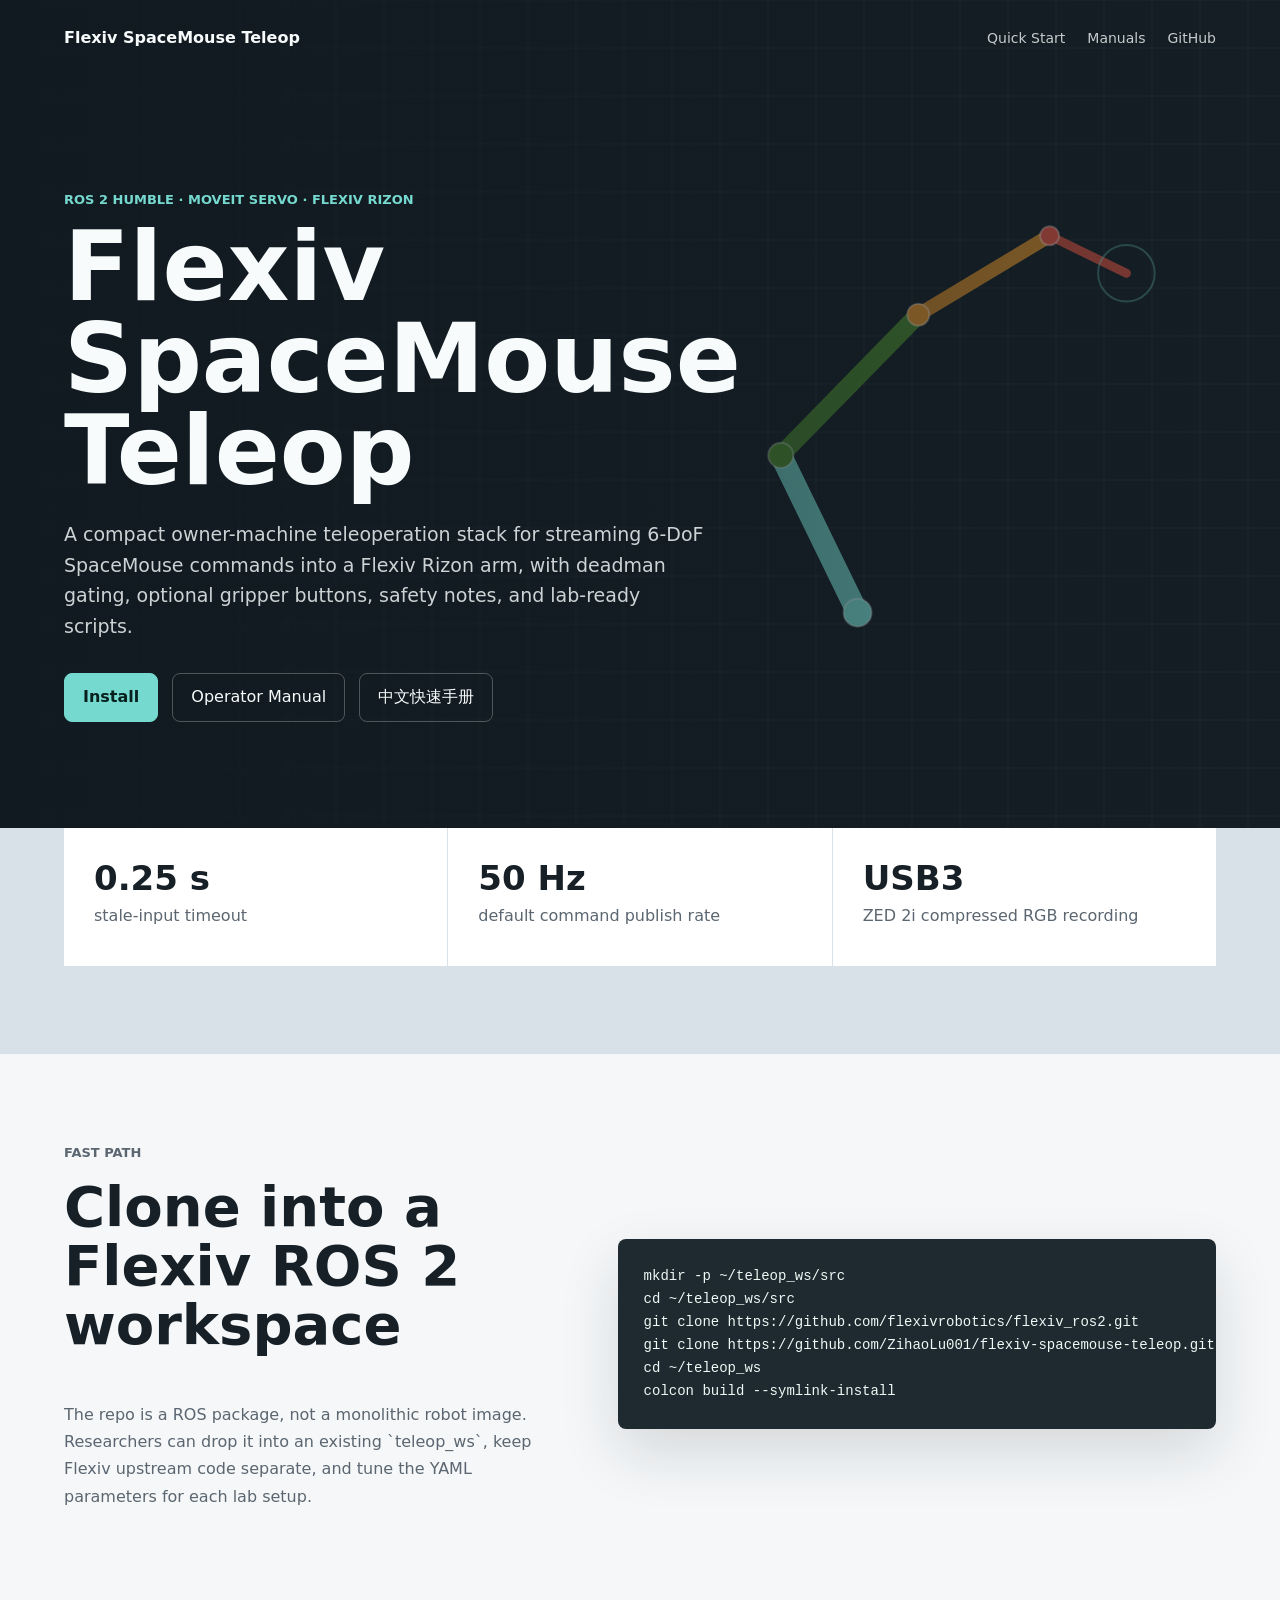
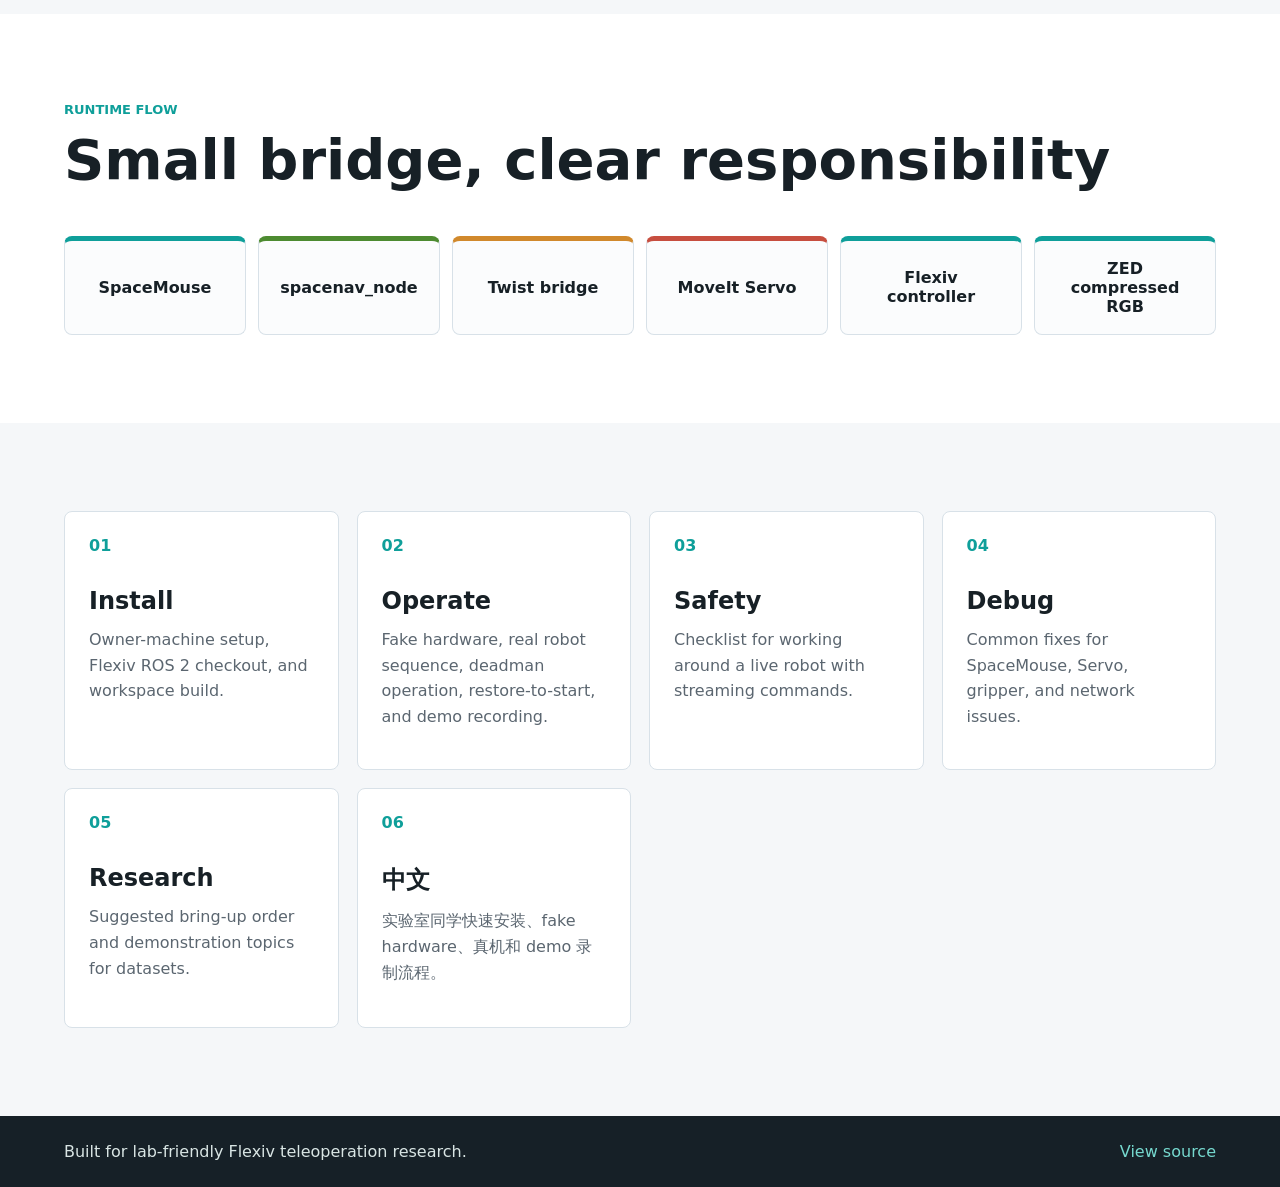
==== commit c858305f: "Update manuals for smooth demo recording" ====
--- a/docs/index.html
+++ b/docs/index.html
@@ -49,7 +49,7 @@
         </article>
         <article>
           <strong>USB3</strong>
-          <span>ZED 2i fixed RGB stream</span>
+          <span>ZED 2i compressed RGB recording</span>
         </article>
       </section>
 
@@ -80,7 +80,7 @@
           <span>Twist bridge</span>
           <span>MoveIt Servo</span>
           <span>Flexiv controller</span>
-          <span>ZED RGB</span>
+          <span>ZED compressed RGB</span>
         </div>
       </section>
 
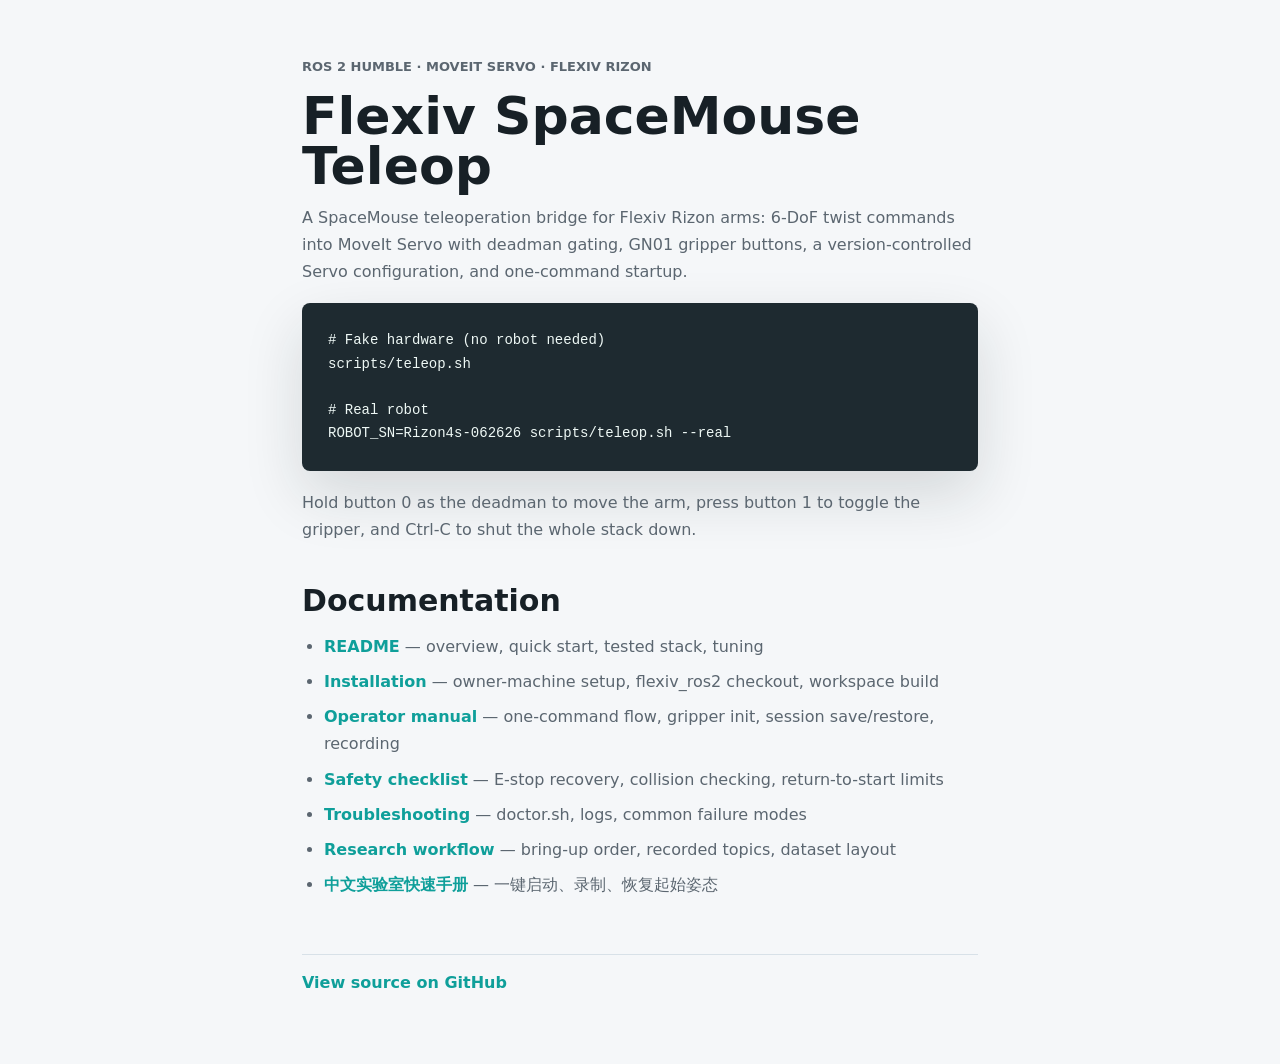
==== commit 531bae8f: "teleop.sh: signal only its own process groups on shutdown Pattern-killing by name would take down un" ====
--- a/docs/index.html
+++ b/docs/index.html
@@ -8,120 +8,105 @@
       name="description"
       content="A ROS 2 Humble SpaceMouse teleoperation bridge for Flexiv Rizon arms using MoveIt Servo."
     />
-    <link rel="stylesheet" href="assets/site.css?v=20260421-docs3" />
+    <link rel="stylesheet" href="assets/site.css?v=20260709-v020" />
+    <style>
+      /* Small overrides for a single-column landing page. */
+      .page {
+        max-width: 720px;
+        margin: 0 auto;
+        padding: 56px 22px 72px;
+      }
+      .page h1 {
+        font-size: clamp(34px, 6vw, 52px);
+        margin-bottom: 12px;
+      }
+      .page h2 {
+        font-size: clamp(22px, 4vw, 30px);
+        margin: 42px 0 14px;
+      }
+      .page p,
+      .page li {
+        color: var(--muted);
+        line-height: 1.7;
+      }
+      .page a {
+        color: var(--teal);
+        font-weight: 700;
+      }
+      .page pre {
+        margin: 18px 0;
+      }
+      .page ul {
+        padding-left: 22px;
+      }
+      .page li + li {
+        margin-top: 8px;
+      }
+      .page footer {
+        margin-top: 56px;
+        padding: 18px 0 0;
+        border-top: 1px solid var(--line);
+        color: var(--muted);
+        background: none;
+      }
+    </style>
   </head>
   <body>
-    <header class="hero">
-      <canvas id="robot-canvas" aria-hidden="true"></canvas>
-      <nav>
-        <a class="brand" href="#">Flexiv SpaceMouse Teleop</a>
-        <div>
-          <a href="#quickstart">Quick Start</a>
-          <a href="#manuals">Manuals</a>
-          <a href="https://github.com/ZihaoLu001/flexiv-spacemouse-teleop">GitHub</a>
-        </div>
-      </nav>
-      <section class="hero-copy">
-        <p class="eyebrow">ROS 2 Humble · MoveIt Servo · Flexiv Rizon</p>
-        <h1>Flexiv SpaceMouse Teleop</h1>
-        <p>
-          A compact owner-machine teleoperation stack for streaming 6-DoF
-          SpaceMouse commands into a Flexiv Rizon arm, with deadman gating,
-          optional gripper buttons, safety notes, and lab-ready scripts.
-        </p>
-        <div class="actions">
-          <a class="primary" href="#quickstart">Install</a>
-          <a href="operator-manual.html">Operator Manual</a>
-          <a href="lab-quickstart-zh.html">中文快速手册</a>
-        </div>
-      </section>
-    </header>
+    <main class="page">
+      <p class="eyebrow">ROS 2 Humble · MoveIt Servo · Flexiv Rizon</p>
+      <h1>Flexiv SpaceMouse Teleop</h1>
+      <p>
+        A SpaceMouse teleoperation bridge for Flexiv Rizon arms: 6-DoF twist
+        commands into MoveIt Servo with deadman gating, GN01 gripper buttons,
+        a version-controlled Servo configuration, and one-command startup.
+      </p>
 
-    <main>
-      <section class="band metrics">
-        <article>
-          <strong>0.25 s</strong>
-          <span>stale-input timeout</span>
-        </article>
-        <article>
-          <strong>50 Hz</strong>
-          <span>default command publish rate</span>
-        </article>
-        <article>
-          <strong>USB3</strong>
-          <span>ZED 2i compressed RGB recording</span>
-        </article>
-      </section>
+      <pre><code># Fake hardware (no robot needed)
+scripts/teleop.sh
 
-      <section class="band split" id="quickstart">
-        <div>
-          <p class="eyebrow">Fast Path</p>
-          <h2>Clone into a Flexiv ROS 2 workspace</h2>
-          <p>
-            The repo is a ROS package, not a monolithic robot image. Researchers
-            can drop it into an existing `teleop_ws`, keep Flexiv upstream code
-            separate, and tune the YAML parameters for each lab setup.
-          </p>
-        </div>
-        <pre><code>mkdir -p ~/teleop_ws/src
-cd ~/teleop_ws/src
-git clone https://github.com/flexivrobotics/flexiv_ros2.git
-git clone https://github.com/ZihaoLu001/flexiv-spacemouse-teleop.git
-cd ~/teleop_ws
-colcon build --symlink-install</code></pre>
-      </section>
+# Real robot
+ROBOT_SN=Rizon4s-062626 scripts/teleop.sh --real</code></pre>
 
-      <section class="band flow">
-        <p class="eyebrow">Runtime Flow</p>
-        <h2>Small bridge, clear responsibility</h2>
-        <div class="pipeline">
-          <span>SpaceMouse</span>
-          <span>spacenav_node</span>
-          <span>Twist bridge</span>
-          <span>MoveIt Servo</span>
-          <span>Flexiv controller</span>
-          <span>ZED compressed RGB</span>
-        </div>
-      </section>
+      <p>
+        Hold button 0 as the deadman to move the arm, press button 1 to toggle
+        the gripper, and Ctrl-C to shut the whole stack down.
+      </p>
 
-      <section class="band cards" id="manuals">
-        <a href="install.html">
-          <span>01</span>
-          <h3>Install</h3>
-          <p>Owner-machine setup, Flexiv ROS 2 checkout, and workspace build.</p>
-        </a>
-        <a href="operator-manual.html">
-          <span>02</span>
-          <h3>Operate</h3>
-          <p>Fake hardware, real robot sequence, deadman operation, restore-to-start, and demo recording.</p>
-        </a>
-        <a href="safety.html">
-          <span>03</span>
-          <h3>Safety</h3>
-          <p>Checklist for working around a live robot with streaming commands.</p>
-        </a>
-        <a href="troubleshooting.html">
-          <span>04</span>
-          <h3>Debug</h3>
-          <p>Common fixes for SpaceMouse, Servo, gripper, and network issues.</p>
-        </a>
-        <a href="research-workflow.html">
-          <span>05</span>
-          <h3>Research</h3>
-          <p>Suggested bring-up order and demonstration topics for datasets.</p>
-        </a>
-        <a href="lab-quickstart-zh.html">
-          <span>06</span>
-          <h3>中文</h3>
-          <p>实验室同学快速安装、fake hardware、真机和 demo 录制流程。</p>
-        </a>
-      </section>
+      <h2>Documentation</h2>
+      <ul>
+        <li>
+          <a href="https://github.com/ZihaoLu001/flexiv-spacemouse-teleop#readme">README</a>
+          — overview, quick start, tested stack, tuning
+        </li>
+        <li>
+          <a href="https://github.com/ZihaoLu001/flexiv-spacemouse-teleop/blob/main/docs/INSTALL.md">Installation</a>
+          — owner-machine setup, flexiv_ros2 checkout, workspace build
+        </li>
+        <li>
+          <a href="https://github.com/ZihaoLu001/flexiv-spacemouse-teleop/blob/main/docs/OPERATOR_MANUAL.md">Operator manual</a>
+          — one-command flow, gripper init, session save/restore, recording
+        </li>
+        <li>
+          <a href="https://github.com/ZihaoLu001/flexiv-spacemouse-teleop/blob/main/docs/SAFETY.md">Safety checklist</a>
+          — E-stop recovery, collision checking, return-to-start limits
+        </li>
+        <li>
+          <a href="https://github.com/ZihaoLu001/flexiv-spacemouse-teleop/blob/main/docs/TROUBLESHOOTING.md">Troubleshooting</a>
+          — doctor.sh, logs, common failure modes
+        </li>
+        <li>
+          <a href="https://github.com/ZihaoLu001/flexiv-spacemouse-teleop/blob/main/docs/RESEARCH_WORKFLOW.md">Research workflow</a>
+          — bring-up order, recorded topics, dataset layout
+        </li>
+        <li>
+          <a href="https://github.com/ZihaoLu001/flexiv-spacemouse-teleop/blob/main/docs/LAB_QUICKSTART_zh.md">中文实验室快速手册</a>
+          — 一键启动、录制、恢复起始姿态
+        </li>
+      </ul>
+
+      <footer>
+        <a href="https://github.com/ZihaoLu001/flexiv-spacemouse-teleop">View source on GitHub</a>
+      </footer>
     </main>
-
-    <footer>
-      <span>Built for lab-friendly Flexiv teleoperation research.</span>
-      <a href="https://github.com/ZihaoLu001/flexiv-spacemouse-teleop">View source</a>
-    </footer>
-    <script src="assets/site.js?v=20260421-docs3"></script>
   </body>
 </html>
